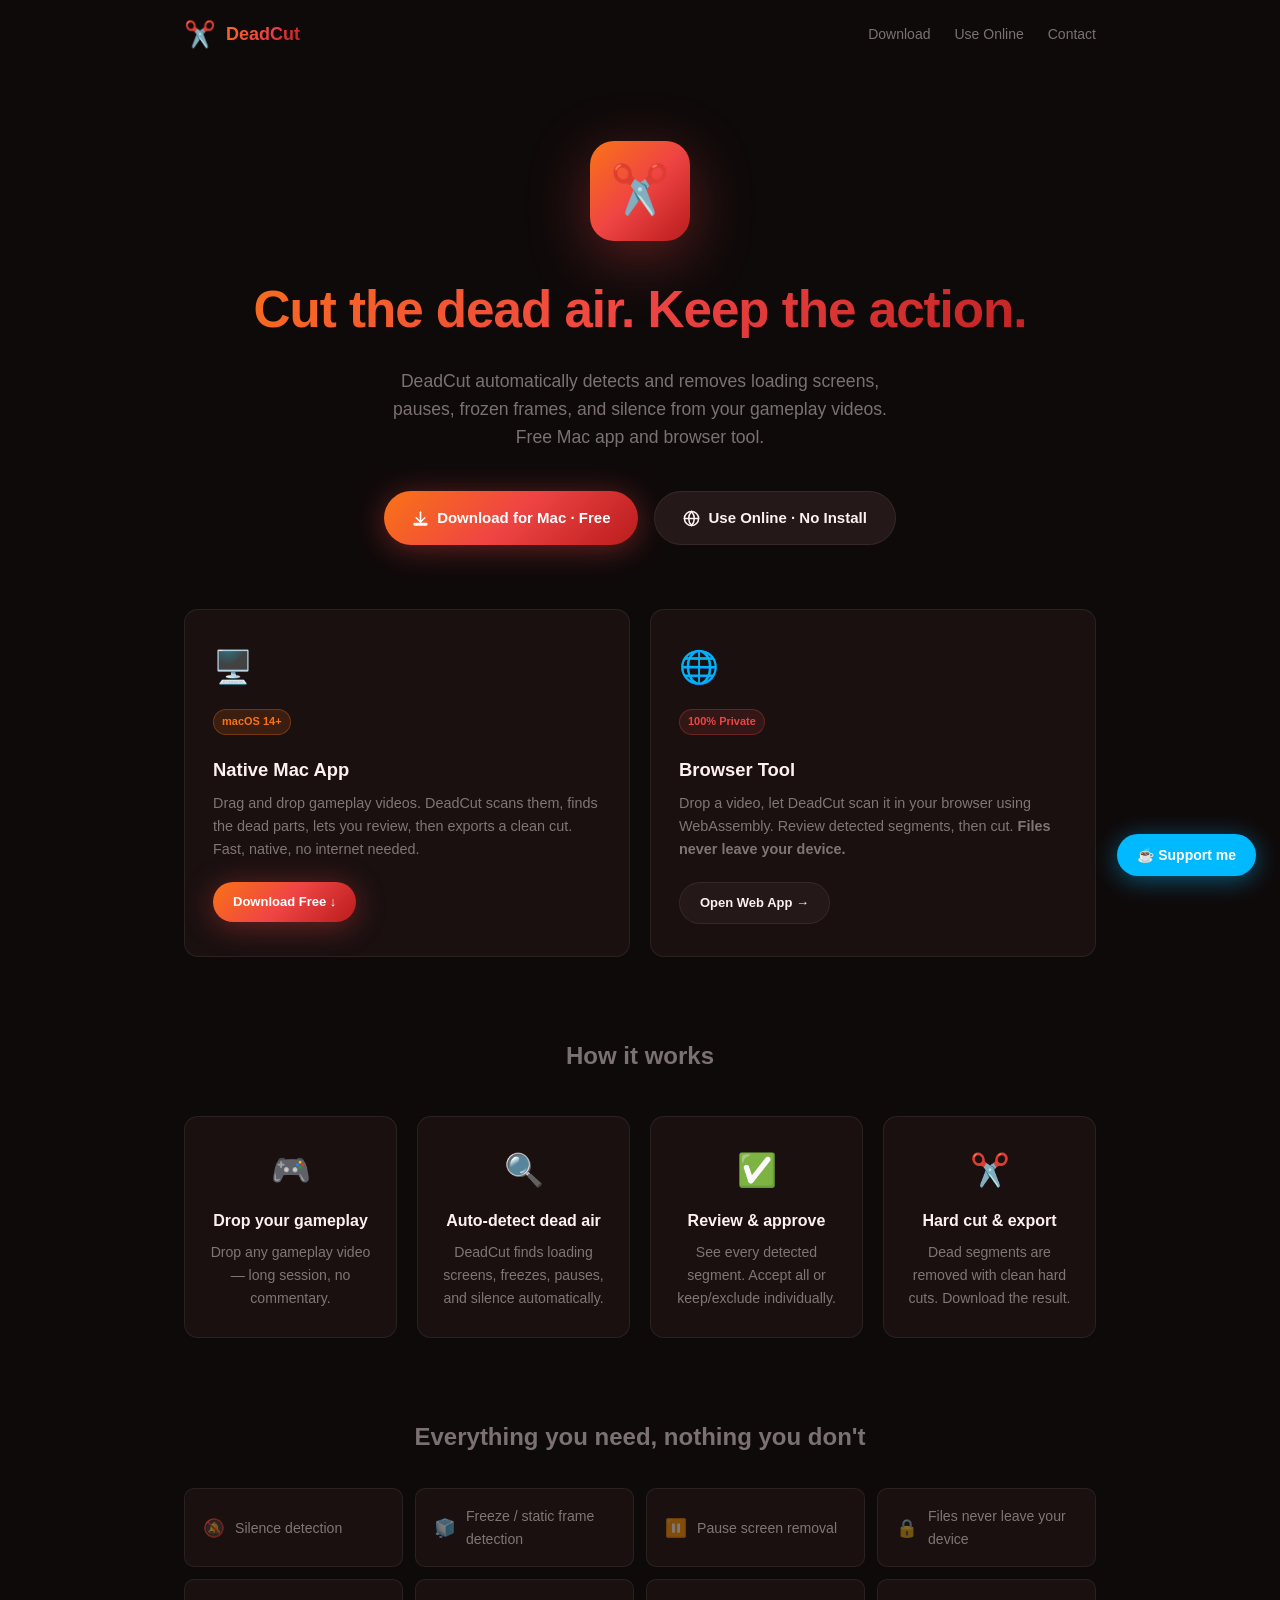
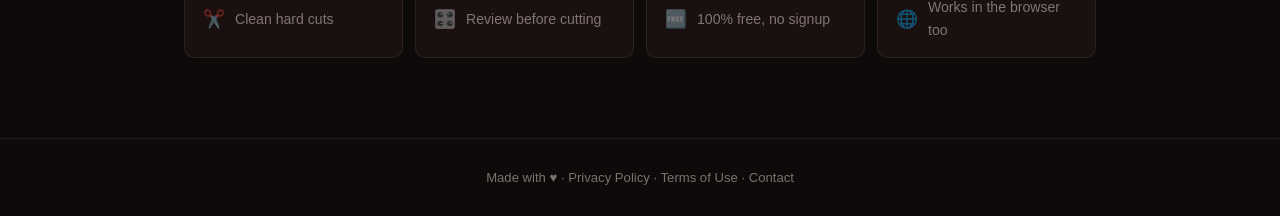
==== docs/index.html @ 61697d62 "Initial DeadCut website and docs" ====
<!DOCTYPE html>
<html lang="en">
<head>
  <meta charset="UTF-8" />
  <meta name="viewport" content="width=device-width, initial-scale=1.0" />
  <title>DeadCut · Auto-remove dead air from gameplay videos</title>
  <meta name="description" content="DeadCut automatically cuts out loading screens, pauses, and frozen frames from gameplay videos. Free Mac app and browser tool. No signup, no uploads." />
  <link rel="icon" type="image/png" href="icon.png" />
  <link rel="stylesheet" href="style.css" />
</head>
<body>

<!-- ── Nav ───────────────────────────────────────────────────── -->
<nav class="nav">
  <a href="index.html" class="nav-logo">
    <span style="font-size:1.6rem;line-height:1;">✂️</span>
    <span class="nav-logo-text">DeadCut</span>
  </a>
  <div class="nav-links">
    <a href="download.html">Download</a>
    <a href="online.html">Use Online</a>
    <a href="contact.html">Contact</a>
  </div>
</nav>

<!-- ── Hero ──────────────────────────────────────────────────── -->
<section class="hero">
  <div class="hero-icon">✂️</div>
  <h1>Cut the dead air. Keep the action.</h1>
  <p>DeadCut automatically detects and removes loading screens, pauses, frozen frames, and silence from your gameplay videos. Free Mac app and browser tool.</p>
  <div class="cta-row">
    <a href="download.html" class="btn btn-primary">
      <svg width="17" height="17" viewBox="0 0 24 24" fill="none" stroke="currentColor" stroke-width="2.2" stroke-linecap="round" stroke-linejoin="round"><path d="M12 17V3"/><path d="m6 11 6 6 6-6"/><rect x="3" y="19" width="18" height="2" rx="1"/></svg>
      Download for Mac · Free
    </a>
    <a href="online.html" class="btn btn-secondary">
      <svg width="17" height="17" viewBox="0 0 24 24" fill="none" stroke="currentColor" stroke-width="2.2" stroke-linecap="round" stroke-linejoin="round"><circle cx="12" cy="12" r="10"/><path d="M2 12h20M12 2a15.3 15.3 0 0 1 4 10 15.3 15.3 0 0 1-4 10 15.3 15.3 0 0 1-4-10 15.3 15.3 0 0 1 4-10z"/></svg>
      Use Online · No Install
    </a>
  </div>
</section>

<!-- ── Option Cards ───────────────────────────────────────────── -->
<div class="cards">
  <a href="download.html" class="card" style="text-decoration:none;color:inherit;">
    <div class="card-icon">🖥️</div>
    <span class="badge">macOS 14+</span>
    <h3>Native Mac App</h3>
    <p>Drag and drop gameplay videos. DeadCut scans them, finds the dead parts, lets you review, then exports a clean cut. Fast, native, no internet needed.</p>
    <span class="btn btn-primary" style="font-size:13px;padding:10px 20px;">
      Download Free ↓
    </span>
  </a>

  <a href="online.html" class="card" style="text-decoration:none;color:inherit;">
    <div class="card-icon">🌐</div>
    <span class="badge" style="background:rgba(239,68,68,0.12);color:#ef4444;border-color:rgba(239,68,68,0.3);">100% Private</span>
    <h3>Browser Tool</h3>
    <p>Drop a video, let DeadCut scan it in your browser using WebAssembly. Review detected segments, then cut. <strong>Files never leave your device.</strong></p>
    <span class="btn btn-secondary" style="font-size:13px;padding:10px 20px;">
      Open Web App →
    </span>
  </a>
</div>

<!-- ── How it works ───────────────────────────────────────────── -->
<section style="max-width:960px;margin:0 auto 80px;padding:0 24px;">
  <h2 style="text-align:center;font-size:1.5rem;font-weight:700;margin-bottom:40px;color:var(--muted);">How it works</h2>
  <div style="display:grid;grid-template-columns:repeat(auto-fit,minmax(200px,1fr));gap:20px;">
    <div style="text-align:center;padding:28px 20px;background:var(--surface);border:1px solid var(--border);border-radius:var(--radius);">
      <div style="font-size:2rem;margin-bottom:12px;">🎮</div>
      <h4 style="font-weight:700;margin-bottom:8px;">Drop your gameplay</h4>
      <p style="color:var(--muted);font-size:.88rem;">Drop any gameplay video — long session, no commentary.</p>
    </div>
    <div style="text-align:center;padding:28px 20px;background:var(--surface);border:1px solid var(--border);border-radius:var(--radius);">
      <div style="font-size:2rem;margin-bottom:12px;">🔍</div>
      <h4 style="font-weight:700;margin-bottom:8px;">Auto-detect dead air</h4>
      <p style="color:var(--muted);font-size:.88rem;">DeadCut finds loading screens, freezes, pauses, and silence automatically.</p>
    </div>
    <div style="text-align:center;padding:28px 20px;background:var(--surface);border:1px solid var(--border);border-radius:var(--radius);">
      <div style="font-size:2rem;margin-bottom:12px;">✅</div>
      <h4 style="font-weight:700;margin-bottom:8px;">Review &amp; approve</h4>
      <p style="color:var(--muted);font-size:.88rem;">See every detected segment. Accept all or keep/exclude individually.</p>
    </div>
    <div style="text-align:center;padding:28px 20px;background:var(--surface);border:1px solid var(--border);border-radius:var(--radius);">
      <div style="font-size:2rem;margin-bottom:12px;">✂️</div>
      <h4 style="font-weight:700;margin-bottom:8px;">Hard cut &amp; export</h4>
      <p style="color:var(--muted);font-size:.88rem;">Dead segments are removed with clean hard cuts. Download the result.</p>
    </div>
  </div>
</section>

<!-- ── Features ───────────────────────────────────────────────── -->
<section class="features">
  <h2>Everything you need, nothing you don't</h2>
  <div class="features-grid">
    <div class="feat"><span>🔕</span> Silence detection</div>
    <div class="feat"><span>🧊</span> Freeze / static frame detection</div>
    <div class="feat"><span>⏸️</span> Pause screen removal</div>
    <div class="feat"><span>🔒</span> Files never leave your device</div>
    <div class="feat"><span>✂️</span> Clean hard cuts</div>
    <div class="feat"><span>🎛️</span> Review before cutting</div>
    <div class="feat"><span>🆓</span> 100% free, no signup</div>
    <div class="feat"><span>🌐</span> Works in the browser too</div>
  </div>
</section>

<!-- ── Footer ─────────────────────────────────────────────────── -->
<footer>
  <p>Made with ♥ · <a href="privacy.html">Privacy Policy</a> · <a href="terms.html">Terms of Use</a> · <a href="contact.html">Contact</a></p>
</footer>

<!-- ── Ko-fi ───────────────────────────────────────────────────── -->
<a href="https://ko-fi.com/yooyplay" target="_blank" class="kofi-widget">☕ Support me</a>

</body>
</html>
---- docs/style.css ----
/* ── Reset & Base ─────────────────────────────────────────────── */
*, *::before, *::after { box-sizing: border-box; margin: 0; padding: 0; }

:root {
  --bg:        #0f0a0a;
  --surface:   #1a1010;
  --surface2:  #251818;
  --border:    rgba(255,255,255,0.07);
  --text:      #fff0f0;
  --muted:     rgba(255,240,240,0.45);
  --a1:        #f97316;
  --a2:        #ef4444;
  --a3:        #b91c1c;
  --grad:      linear-gradient(135deg, #f97316, #ef4444, #b91c1c);
  --radius:    14px;
}

html { scroll-behavior: smooth; }

body {
  background: var(--bg);
  color: var(--text);
  font-family: -apple-system, BlinkMacSystemFont, "Segoe UI", sans-serif;
  font-size: 16px;
  line-height: 1.6;
  min-height: 100vh;
}

a { color: var(--a2); text-decoration: none; }
a:hover { text-decoration: underline; }

/* ── Ko-fi Widget ─────────────────────────────────────────────── */
.kofi-widget {
  position: fixed !important;
  bottom: 24px !important;
  right: 24px !important;
  z-index: 9999 !important;
  display: inline-flex !important;
  align-items: center;
  gap: 8px;
  background: #00b9fe !important;
  color: #fff !important;
  font-size: 14px;
  font-weight: 600;
  padding: 10px 20px;
  border-radius: 50px;
  text-decoration: none !important;
  box-shadow: 0 4px 24px rgba(0,185,254,0.45);
  transition: transform .2s, box-shadow .2s;
}
.kofi-widget:hover {
  transform: translateY(-2px);
  box-shadow: 0 8px 32px rgba(0,185,254,0.6);
  text-decoration: none !important;
  color: #fff !important;
}

/* ── Navbar ───────────────────────────────────────────────────── */
.nav {
  display: flex;
  align-items: center;
  justify-content: space-between;
  max-width: 960px;
  margin: 0 auto;
  padding: 20px 24px;
}
.nav-logo {
  display: flex;
  align-items: center;
  gap: 10px;
  font-weight: 700;
  font-size: 18px;
  color: var(--text);
  text-decoration: none;
}
.nav-logo img { width: 32px; height: 32px; border-radius: 8px; }
.nav-logo-text {
  background: var(--grad);
  -webkit-background-clip: text;
  -webkit-text-fill-color: transparent;
  background-clip: text;
}
.nav-links { display: flex; gap: 24px; }
.nav-links a { color: var(--muted); font-size: 14px; transition: color .2s; }
.nav-links a:hover { color: var(--text); text-decoration: none; }

/* ── Hero ─────────────────────────────────────────────────────── */
.hero {
  max-width: 960px;
  margin: 0 auto;
  padding: 72px 24px 64px;
  text-align: center;
}
.hero-icon {
  width: 100px;
  height: 100px;
  border-radius: 24px;
  box-shadow: 0 16px 60px rgba(239,68,68,0.35);
  margin: 0 auto 28px;
  display: block;
  background: var(--grad);
  display: flex;
  align-items: center;
  justify-content: center;
  font-size: 3rem;
}
.hero h1 {
  font-size: clamp(2rem, 5vw, 3.2rem);
  font-weight: 800;
  letter-spacing: -.02em;
  background: var(--grad);
  -webkit-background-clip: text;
  -webkit-text-fill-color: transparent;
  background-clip: text;
  margin-bottom: 16px;
}
.hero p {
  color: var(--muted);
  font-size: 1.1rem;
  max-width: 520px;
  margin: 0 auto 40px;
}

/* ── CTA Buttons ──────────────────────────────────────────────── */
.cta-row {
  display: flex;
  gap: 16px;
  justify-content: center;
  flex-wrap: wrap;
}
.btn {
  display: inline-flex;
  align-items: center;
  gap: 8px;
  padding: 14px 28px;
  border-radius: 50px;
  font-size: 15px;
  font-weight: 600;
  cursor: pointer;
  transition: transform .2s, box-shadow .2s, opacity .2s;
  text-decoration: none;
  border: none;
}
.btn:hover { transform: translateY(-2px); text-decoration: none; }
.btn-primary {
  background: var(--grad);
  color: #fff;
  box-shadow: 0 4px 30px rgba(239,68,68,0.4);
}
.btn-primary:hover { box-shadow: 0 8px 40px rgba(239,68,68,0.55); }
.btn-secondary {
  background: var(--surface2);
  color: var(--text);
  border: 1px solid var(--border);
}
.btn-secondary:hover { border-color: rgba(255,255,255,0.2); }
.btn:disabled { opacity: .5; cursor: not-allowed; transform: none !important; }

/* ── Cards ────────────────────────────────────────────────────── */
.cards {
  display: grid;
  grid-template-columns: repeat(auto-fit, minmax(280px, 1fr));
  gap: 20px;
  max-width: 960px;
  margin: 0 auto;
  padding: 0 24px 80px;
}
.card {
  background: var(--surface);
  border: 1px solid var(--border);
  border-radius: var(--radius);
  padding: 32px 28px;
  transition: border-color .2s, transform .2s;
}
.card:hover { border-color: rgba(255,255,255,0.14); transform: translateY(-2px); }
.card-icon { font-size: 2rem; margin-bottom: 14px; }
.card h3 { font-size: 1.15rem; font-weight: 700; margin-bottom: 8px; }
.card p { color: var(--muted); font-size: .9rem; margin-bottom: 20px; }
.badge {
  display: inline-block;
  font-size: 11px;
  font-weight: 600;
  padding: 3px 8px;
  border-radius: 20px;
  background: rgba(249,115,22,0.15);
  color: var(--a1);
  border: 1px solid rgba(249,115,22,0.3);
  margin-bottom: 20px;
}

/* ── Feature Grid ─────────────────────────────────────────────── */
.features {
  max-width: 960px;
  margin: 0 auto 80px;
  padding: 0 24px;
}
.features h2 {
  text-align: center;
  font-size: 1.5rem;
  font-weight: 700;
  margin-bottom: 32px;
  color: var(--muted);
}
.features-grid {
  display: grid;
  grid-template-columns: repeat(auto-fit, minmax(200px, 1fr));
  gap: 12px;
}
.feat {
  background: var(--surface);
  border: 1px solid var(--border);
  border-radius: 10px;
  padding: 16px 18px;
  font-size: .88rem;
  display: flex;
  align-items: center;
  gap: 10px;
  color: var(--muted);
}
.feat span { font-size: 1.1rem; }

/* ── Page (download / online) ─────────────────────────────────── */
.page {
  max-width: 720px;
  margin: 0 auto;
  padding: 60px 24px 120px;
}
.page h1 {
  font-size: 2rem;
  font-weight: 800;
  letter-spacing: -.02em;
  margin-bottom: 8px;
}
.page > p { color: var(--muted); margin-bottom: 40px; }

/* Steps */
.steps { display: flex; flex-direction: column; gap: 20px; margin-bottom: 40px; }
.step {
  display: flex;
  gap: 16px;
  background: var(--surface);
  border: 1px solid var(--border);
  border-radius: var(--radius);
  padding: 20px;
}
.step-num {
  width: 32px; height: 32px;
  border-radius: 50%;
  background: var(--grad);
  display: flex; align-items: center; justify-content: center;
  font-size: 13px; font-weight: 700; color: #fff;
  flex-shrink: 0;
}
.step-body h4 { font-size: .95rem; font-weight: 700; margin-bottom: 4px; }
.step-body p, .step-body code { color: var(--muted); font-size: .88rem; }
code {
  background: rgba(255,255,255,0.06);
  border: 1px solid var(--border);
  border-radius: 6px;
  padding: 2px 7px;
  font-family: "SF Mono", Menlo, monospace;
  font-size: .83rem;
}

/* Warning box */
.warning {
  background: rgba(239,68,68,0.08);
  border: 1px solid rgba(239,68,68,0.25);
  border-radius: var(--radius);
  padding: 16px 20px;
  font-size: .88rem;
  color: var(--muted);
  margin-bottom: 32px;
  display: flex;
  gap: 10px;
}

/* ── Online tool ──────────────────────────────────────────────── */
.drop-zone {
  border: 2px dashed var(--border);
  border-radius: var(--radius);
  padding: 60px 24px;
  text-align: center;
  cursor: pointer;
  transition: border-color .2s, background .2s;
  margin-bottom: 28px;
  position: relative;
}
.drop-zone.dragover {
  border-color: var(--a2);
  background: rgba(239,68,68,0.05);
}
.drop-zone input[type=file] {
  position: absolute; inset: 0; opacity: 0; cursor: pointer; width: 100%; height: 100%;
}
.drop-zone-icon { font-size: 3rem; margin-bottom: 12px; }
.drop-zone h3 { font-size: 1.1rem; font-weight: 600; margin-bottom: 6px; }
.drop-zone p { color: var(--muted); font-size: .9rem; }

.progress-wrap {
  background: var(--surface);
  border: 1px solid var(--border);
  border-radius: var(--radius);
  padding: 24px;
  margin-bottom: 20px;
  display: none;
}
.progress-wrap.visible { display: block; }
.progress-label { font-size: .88rem; color: var(--muted); margin-bottom: 10px; }
.progress-bar-bg {
  background: var(--surface2);
  border-radius: 99px;
  height: 6px;
  overflow: hidden;
}
.progress-bar {
  height: 100%;
  border-radius: 99px;
  background: var(--grad);
  width: 0%;
  transition: width .3s;
}

/* Segment list */
.segment-item {
  display: flex;
  align-items: center;
  gap: 12px;
  padding: 12px 16px;
  background: var(--surface);
  border: 1px solid var(--border);
  border-radius: 10px;
  font-size: .84rem;
  color: var(--muted);
  transition: border-color .15s;
}
.segment-item.selected { border-color: rgba(239,68,68,0.4); }
.segment-item .seg-time { font-family: "SF Mono", Menlo, monospace; font-size: .8rem; white-space: nowrap; }
.segment-item .seg-dur  { color: var(--a2); font-weight: 600; white-space: nowrap; }
.segment-item .seg-type { flex: 1; }
.seg-toggle {
  width: 36px; height: 20px;
  background: var(--surface2);
  border: 1.5px solid var(--border);
  border-radius: 99px;
  position: relative;
  cursor: pointer;
  transition: background .2s, border-color .2s;
  flex-shrink: 0;
}
.seg-toggle::after {
  content: '';
  position: absolute;
  top: 2px; left: 2px;
  width: 12px; height: 12px;
  border-radius: 50%;
  background: var(--muted);
  transition: transform .2s, background .2s;
}
.seg-toggle.on { background: rgba(239,68,68,0.25); border-color: var(--a2); }
.seg-toggle.on::after { transform: translateX(16px); background: var(--a2); }

/* ── Footer ───────────────────────────────────────────────────── */
footer {
  border-top: 1px solid var(--border);
  text-align: center;
  padding: 28px;
  color: var(--muted);
  font-size: .82rem;
}
footer a { color: var(--muted); }
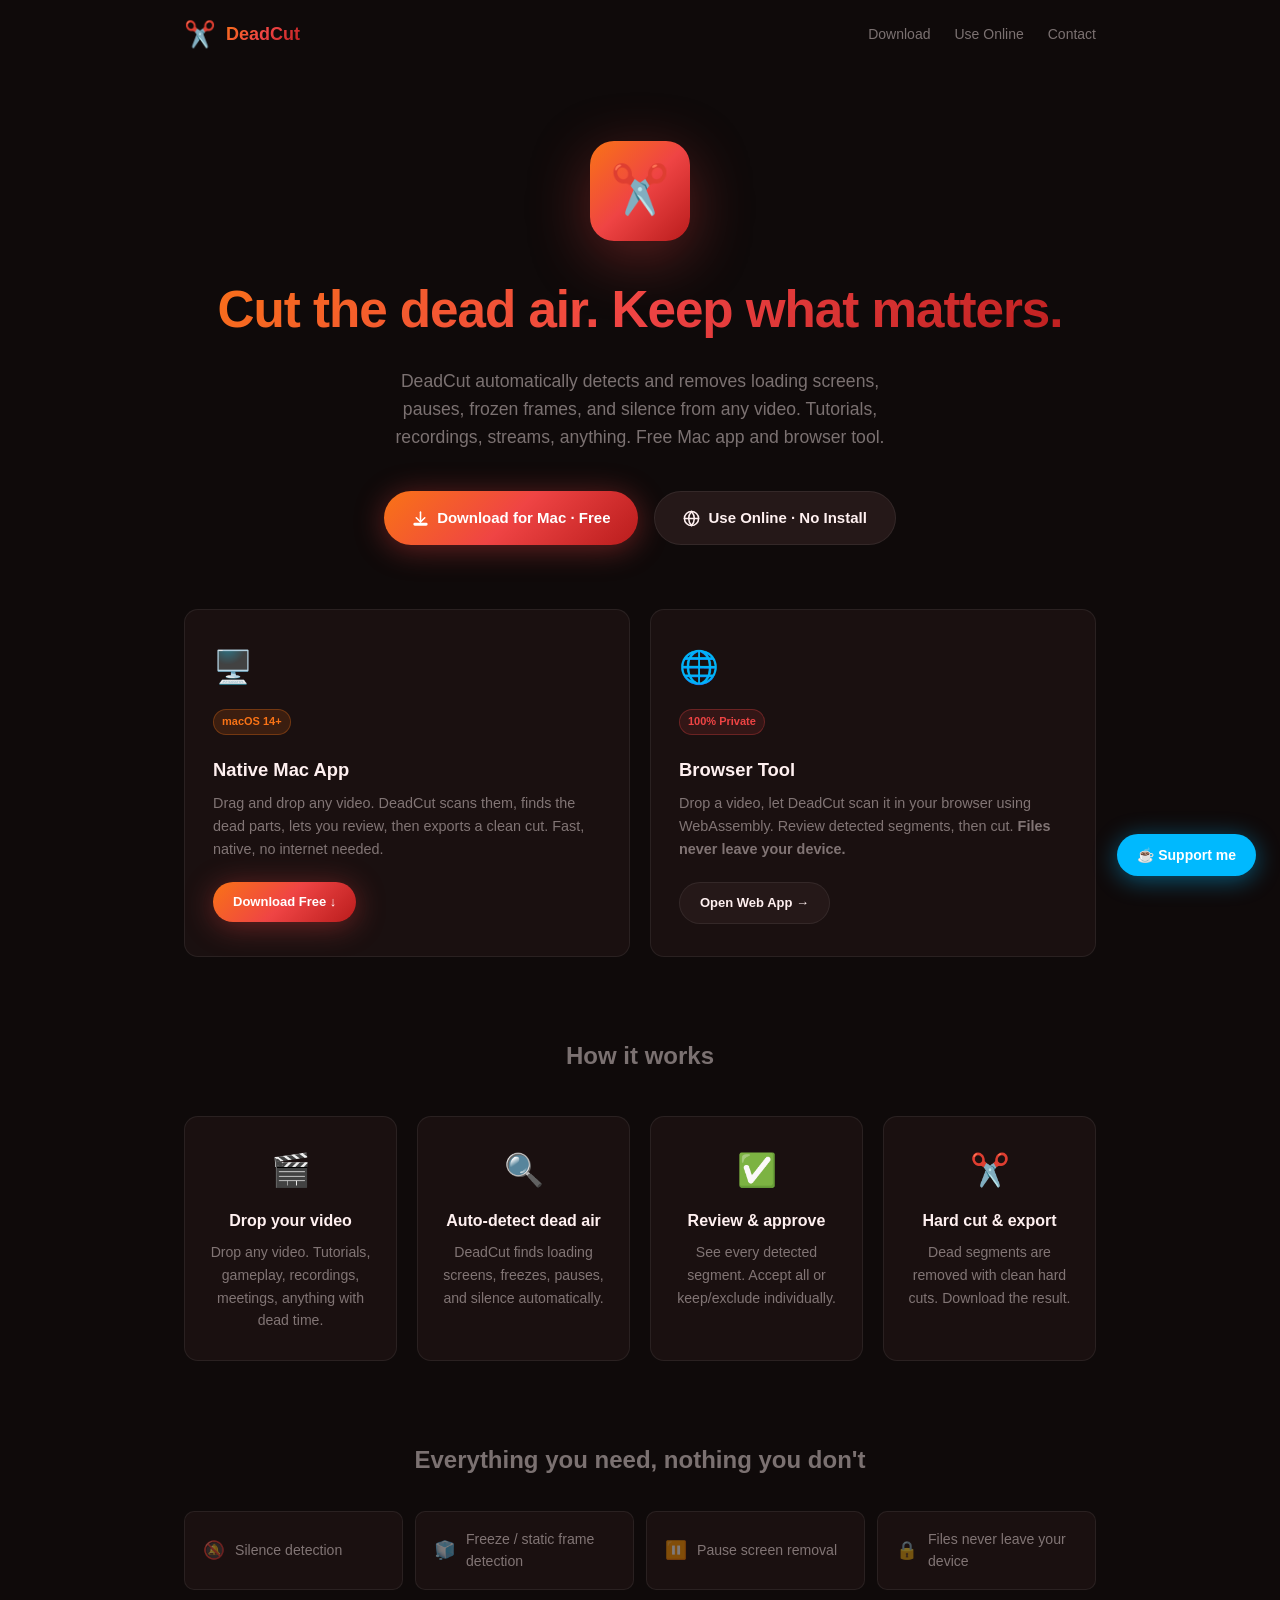
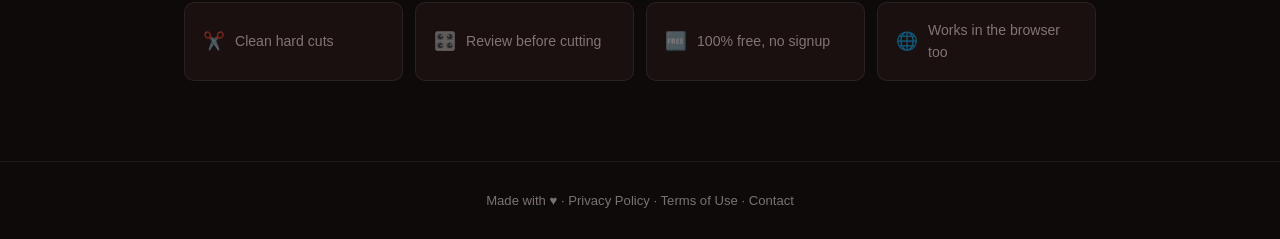
==== commit 673f0427: "Remove gameplay references, fix for any video" ====
--- a/docs/index.html
+++ b/docs/index.html
@@ -3,8 +3,8 @@
 <head>
   <meta charset="UTF-8" />
   <meta name="viewport" content="width=device-width, initial-scale=1.0" />
-  <title>DeadCut · Auto-remove dead air from gameplay videos</title>
-  <meta name="description" content="DeadCut automatically cuts out loading screens, pauses, and frozen frames from gameplay videos. Free Mac app and browser tool. No signup, no uploads." />
+  <title>DeadCut · Auto-remove dead air from any video</title>
+  <meta name="description" content="DeadCut automatically cuts out loading screens, pauses, and frozen frames from any video. Works on tutorials, recordings, streams, and more. Free Mac app and browser tool. No signup, no uploads." />
   <link rel="icon" type="image/png" href="icon.png" />
   <link rel="stylesheet" href="style.css" />
 </head>
@@ -26,8 +26,8 @@
 <!-- ── Hero ──────────────────────────────────────────────────── -->
 <section class="hero">
   <div class="hero-icon">✂️</div>
-  <h1>Cut the dead air. Keep the action.</h1>
-  <p>DeadCut automatically detects and removes loading screens, pauses, frozen frames, and silence from your gameplay videos. Free Mac app and browser tool.</p>
+  <h1>Cut the dead air. Keep what matters.</h1>
+  <p>DeadCut automatically detects and removes loading screens, pauses, frozen frames, and silence from any video. Tutorials, recordings, streams, anything. Free Mac app and browser tool.</p>
   <div class="cta-row">
     <a href="download.html" class="btn btn-primary">
       <svg width="17" height="17" viewBox="0 0 24 24" fill="none" stroke="currentColor" stroke-width="2.2" stroke-linecap="round" stroke-linejoin="round"><path d="M12 17V3"/><path d="m6 11 6 6 6-6"/><rect x="3" y="19" width="18" height="2" rx="1"/></svg>
@@ -46,7 +46,7 @@
     <div class="card-icon">🖥️</div>
     <span class="badge">macOS 14+</span>
     <h3>Native Mac App</h3>
-    <p>Drag and drop gameplay videos. DeadCut scans them, finds the dead parts, lets you review, then exports a clean cut. Fast, native, no internet needed.</p>
+    <p>Drag and drop any video. DeadCut scans them, finds the dead parts, lets you review, then exports a clean cut. Fast, native, no internet needed.</p>
     <span class="btn btn-primary" style="font-size:13px;padding:10px 20px;">
       Download Free ↓
     </span>
@@ -68,9 +68,9 @@
   <h2 style="text-align:center;font-size:1.5rem;font-weight:700;margin-bottom:40px;color:var(--muted);">How it works</h2>
   <div style="display:grid;grid-template-columns:repeat(auto-fit,minmax(200px,1fr));gap:20px;">
     <div style="text-align:center;padding:28px 20px;background:var(--surface);border:1px solid var(--border);border-radius:var(--radius);">
-      <div style="font-size:2rem;margin-bottom:12px;">🎮</div>
-      <h4 style="font-weight:700;margin-bottom:8px;">Drop your gameplay</h4>
-      <p style="color:var(--muted);font-size:.88rem;">Drop any gameplay video — long session, no commentary.</p>
+      <div style="font-size:2rem;margin-bottom:12px;">🎬</div>
+      <h4 style="font-weight:700;margin-bottom:8px;">Drop your video</h4>
+      <p style="color:var(--muted);font-size:.88rem;">Drop any video. Tutorials, gameplay, recordings, meetings, anything with dead time.</p>
     </div>
     <div style="text-align:center;padding:28px 20px;background:var(--surface);border:1px solid var(--border);border-radius:var(--radius);">
       <div style="font-size:2rem;margin-bottom:12px;">🔍</div>
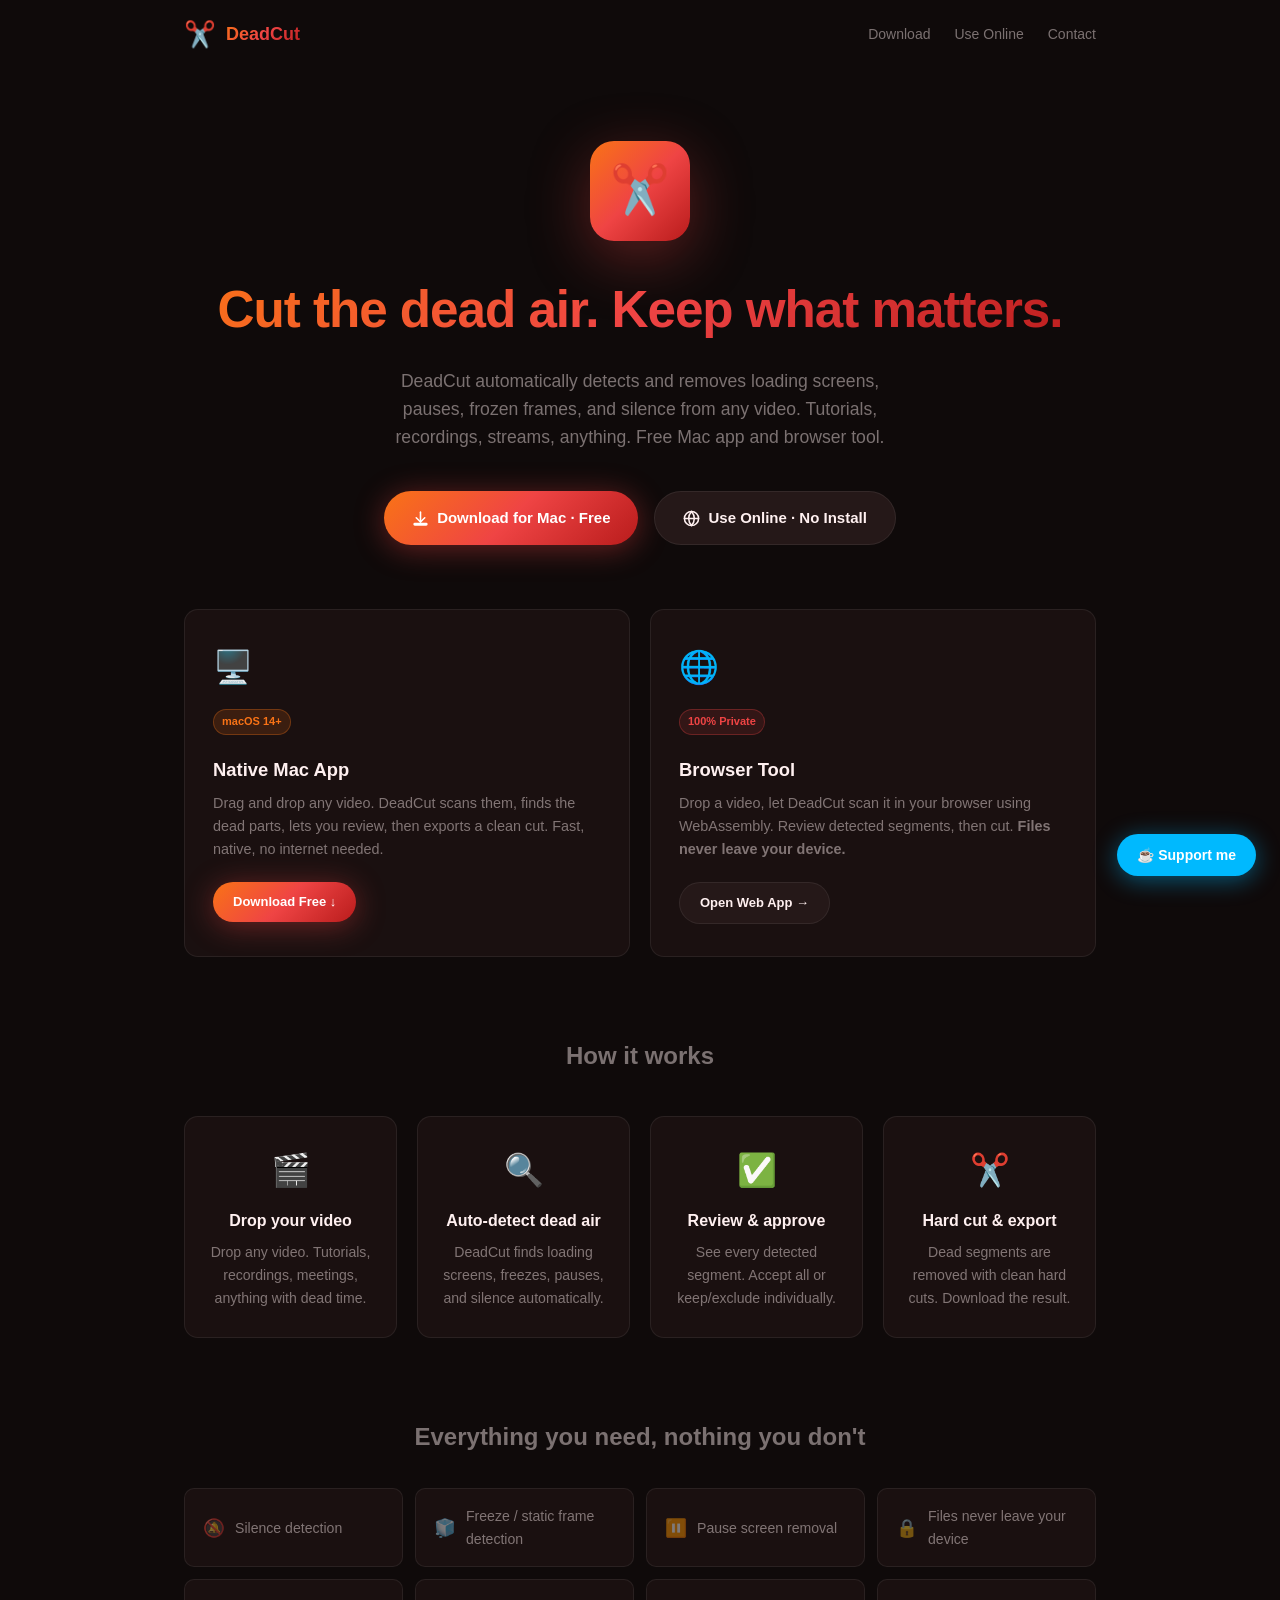
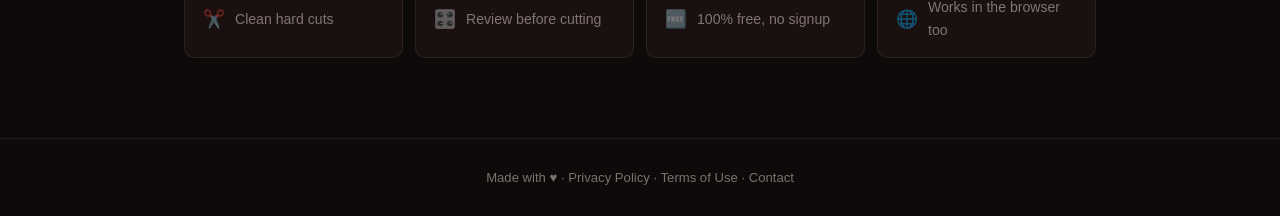
==== commit da62ef54: "Remove gameplay language from index" ====
--- a/docs/index.html
+++ b/docs/index.html
@@ -70,7 +70,7 @@
     <div style="text-align:center;padding:28px 20px;background:var(--surface);border:1px solid var(--border);border-radius:var(--radius);">
       <div style="font-size:2rem;margin-bottom:12px;">🎬</div>
       <h4 style="font-weight:700;margin-bottom:8px;">Drop your video</h4>
-      <p style="color:var(--muted);font-size:.88rem;">Drop any video. Tutorials, gameplay, recordings, meetings, anything with dead time.</p>
+      <p style="color:var(--muted);font-size:.88rem;">Drop any video. Tutorials, recordings, meetings, anything with dead time.</p>
     </div>
     <div style="text-align:center;padding:28px 20px;background:var(--surface);border:1px solid var(--border);border-radius:var(--radius);">
       <div style="font-size:2rem;margin-bottom:12px;">🔍</div>
